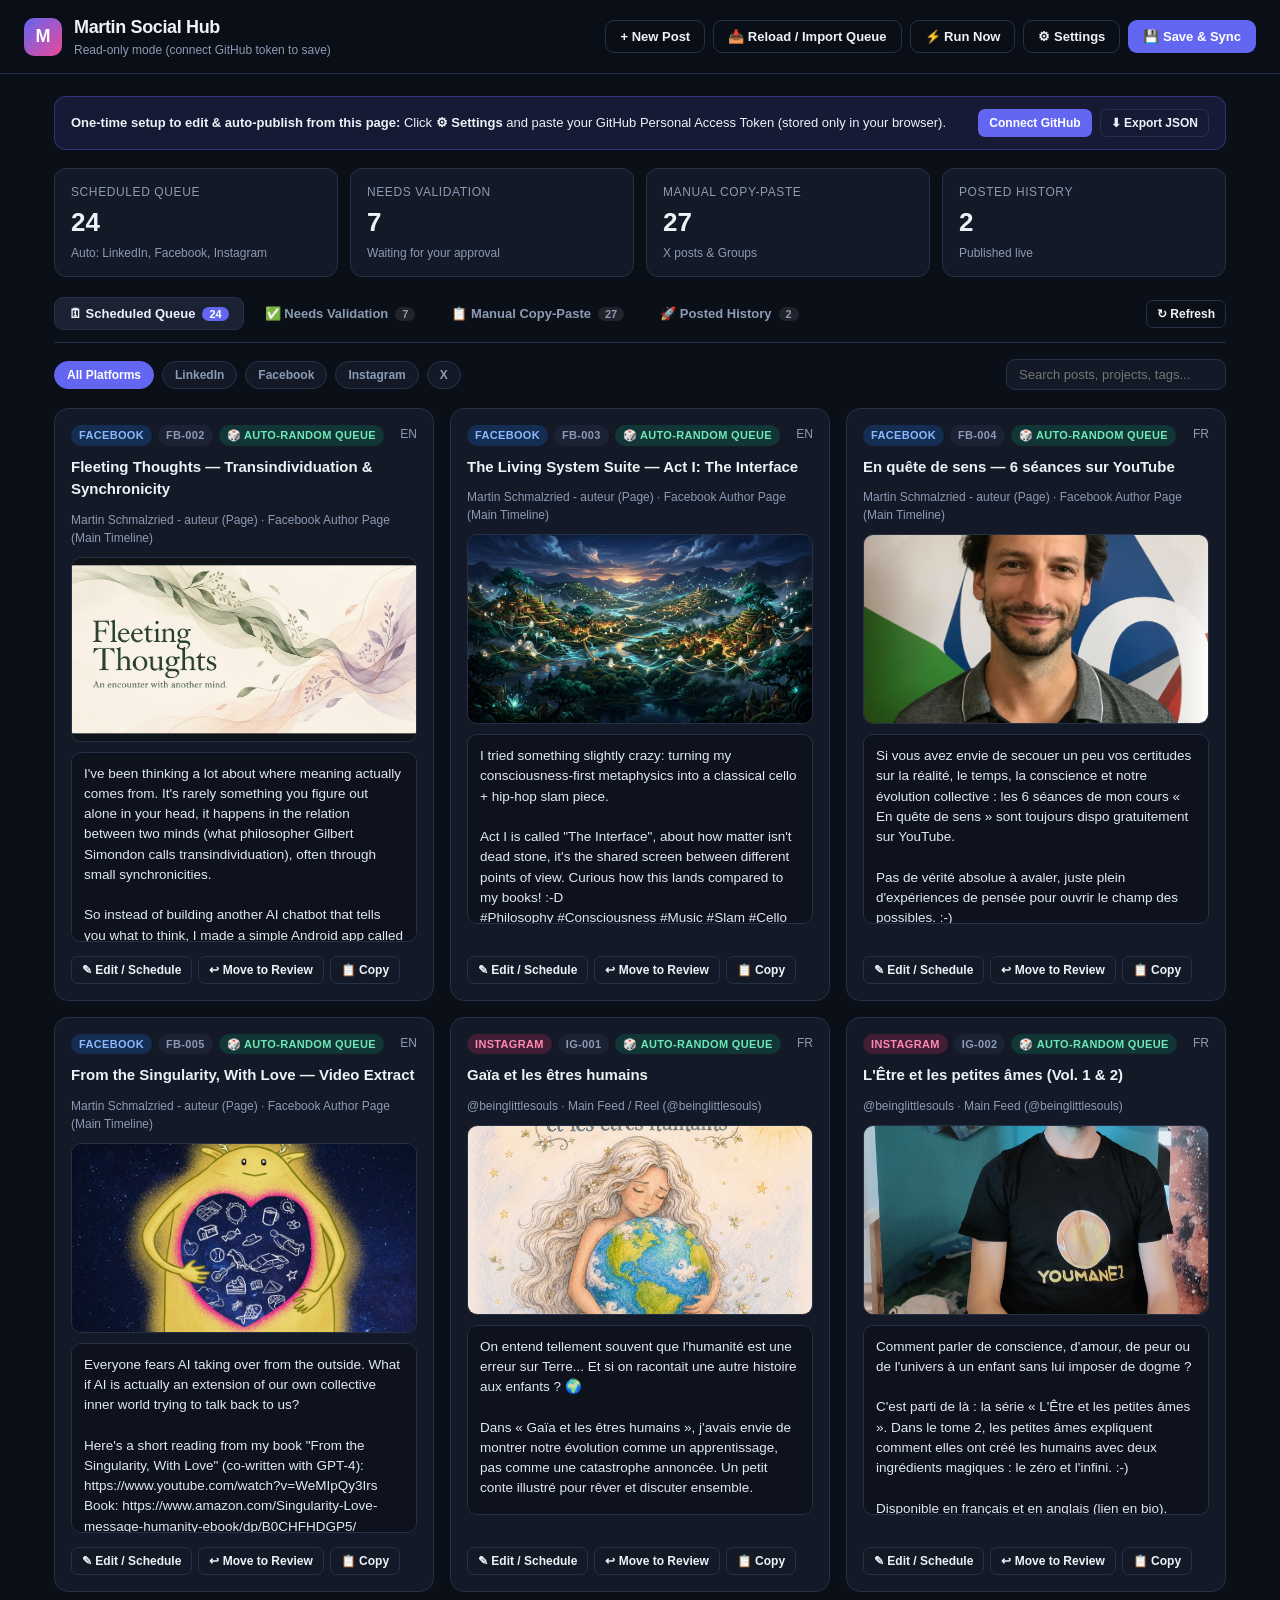
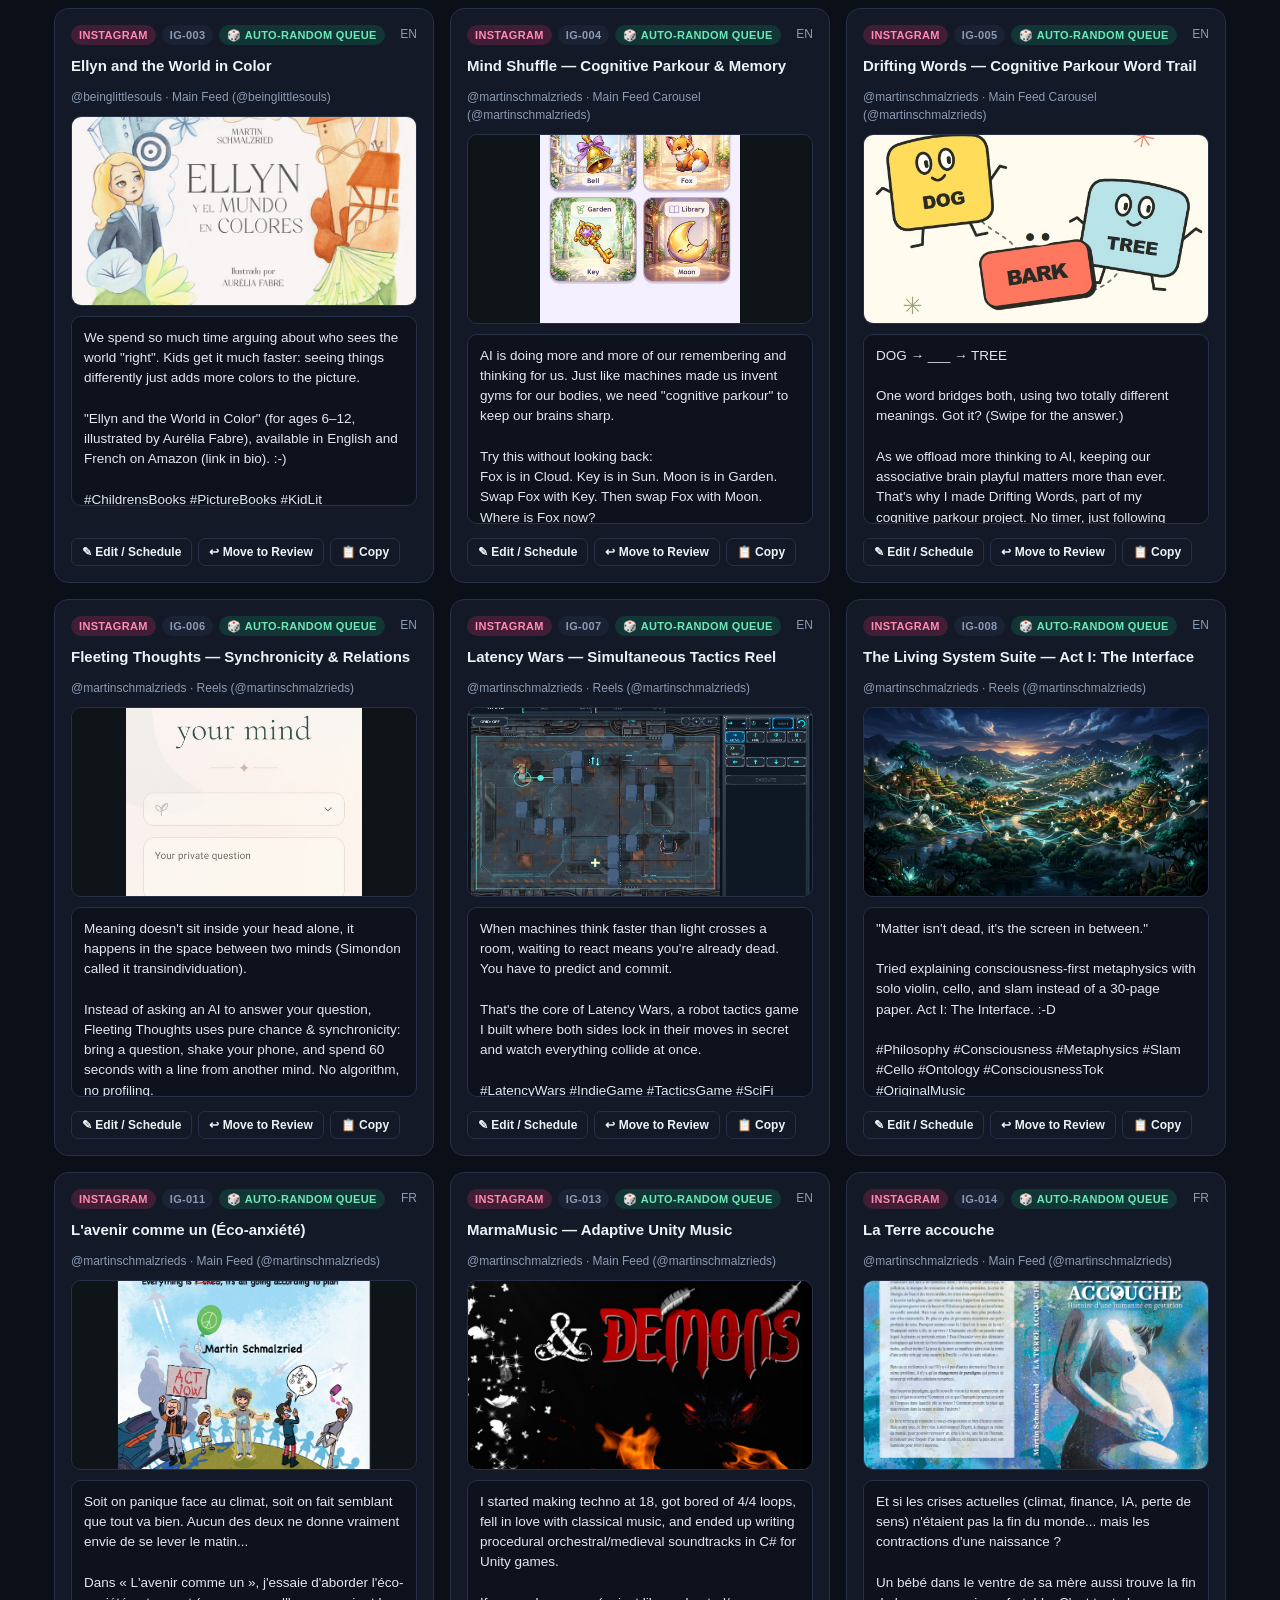
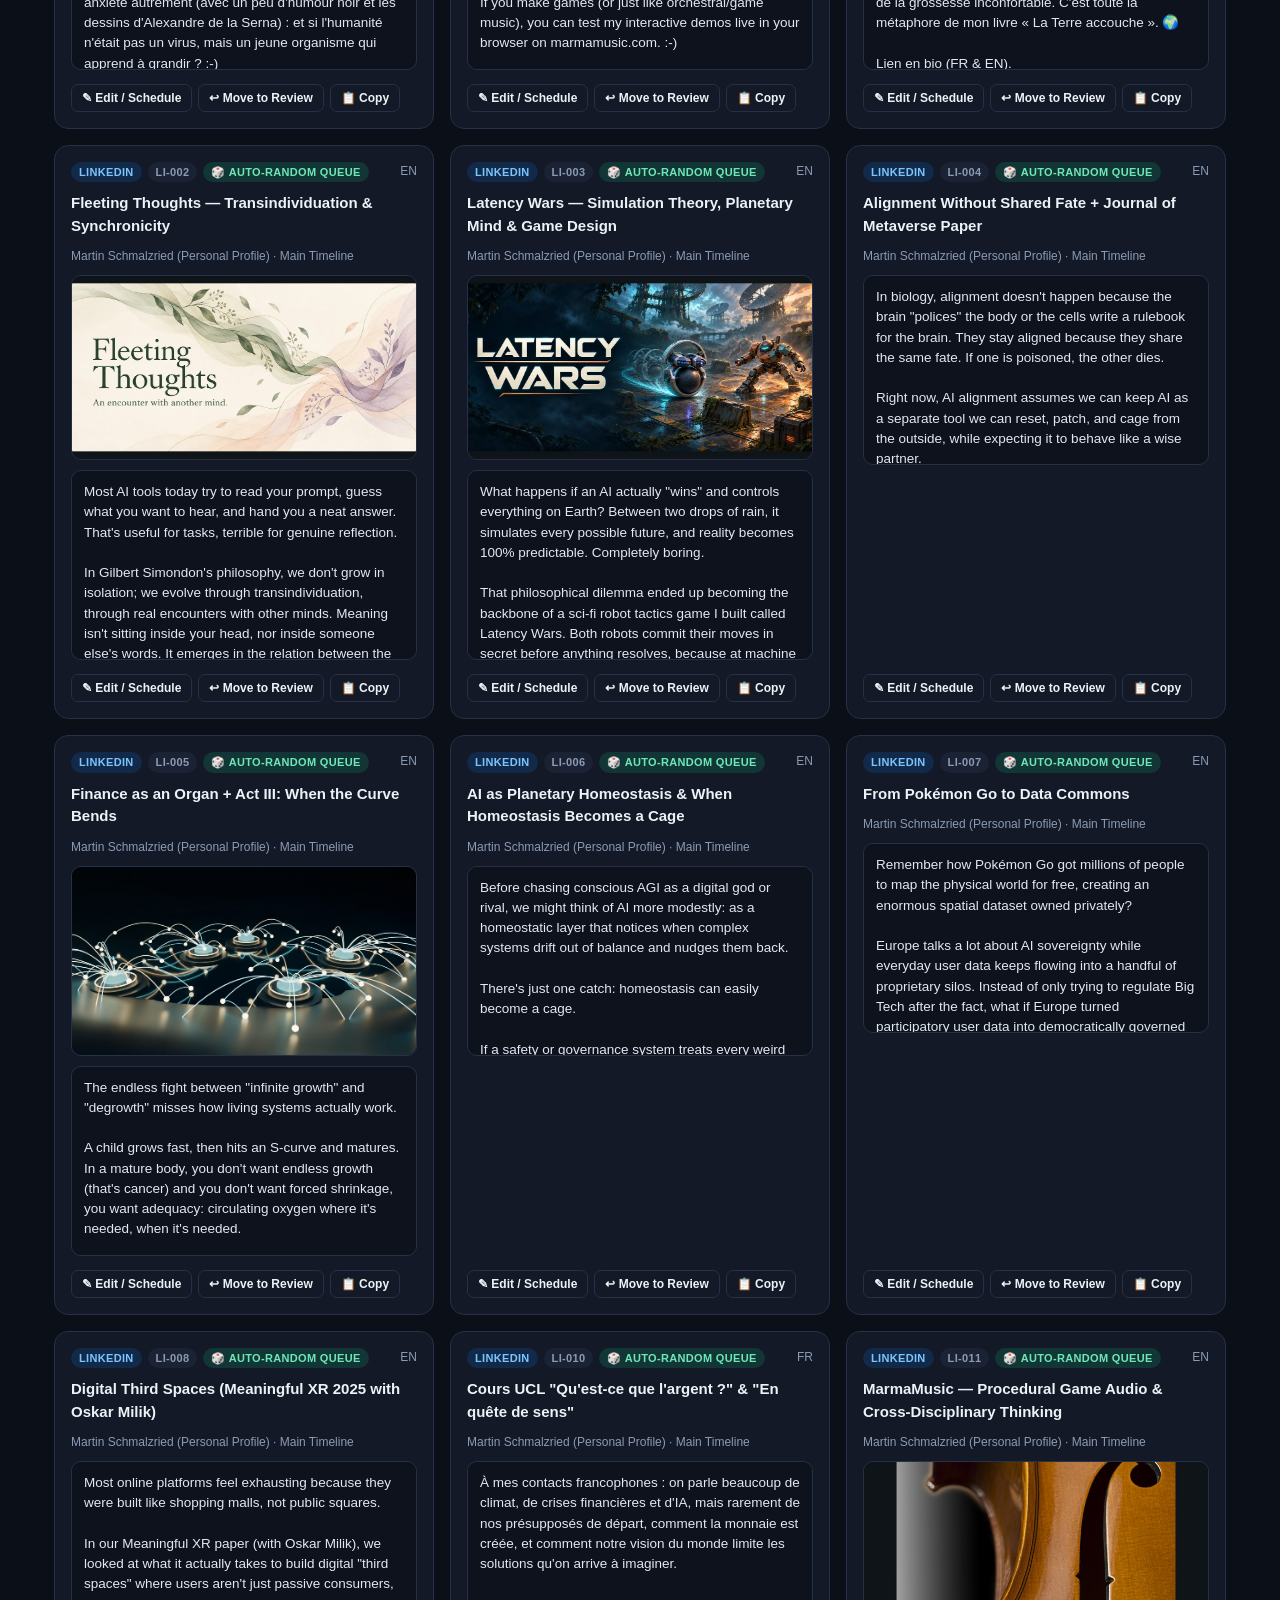
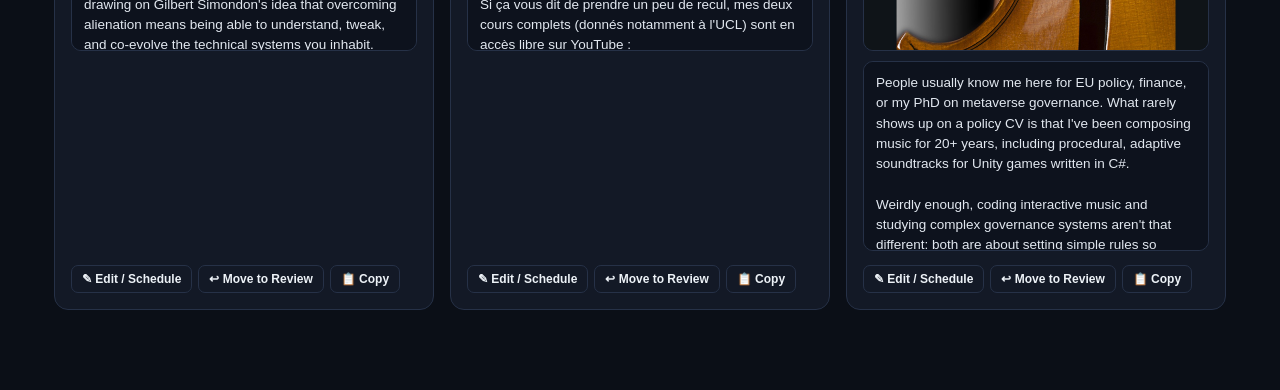
==== index.html @ 36c4a9cd "Initial commit: Martin Social Hub Studio, media bundle & GitHub Actions auto-poster" ====
<!DOCTYPE html>
<html lang="en">
<head>
  <meta charset="utf-8" />
  <meta name="viewport" content="width=device-width, initial-scale=1" />
  <title>Martin Social Hub — Interactive Queue &amp; Auto-Poster</title>
  <link rel="stylesheet" href="assets/style.css" />
</head>
<body>
  <header class="topbar">
    <div class="brand">
      <div class="logo">M</div>
      <div>
        <h1>Martin Social Hub</h1>
        <div class="sub" id="gh-status-text">Loading...</div>
      </div>
    </div>
    <div class="top-actions">
      <button class="btn btn-outline" onclick="openEditModal(null)">+ New Post</button>
      <button class="btn btn-outline" onclick="openImportModal()">📥 Reload / Import Queue</button>
      <button class="btn btn-outline" onclick="openRunNowModal()">⚡ Run Now</button>
      <button class="btn btn-outline" onclick="openSettingsModal()">⚙ Settings</button>
      <button class="btn btn-primary" id="btn-sync" onclick="syncToGitHub()">💾 Save &amp; Sync</button>
    </div>
  </header>

  <main class="container">
    <div class="banner" id="setup-banner" style="display:none">
      <div>
        <strong>One-time setup to edit &amp; auto-publish from this page:</strong> Click <strong>⚙ Settings</strong> and paste your GitHub Personal Access Token (stored only in your browser).
      </div>
      <div style="display:flex;gap:8px">
        <button class="btn btn-primary btn-sm" onclick="openSettingsModal()">Connect GitHub</button>
        <button class="btn btn-outline btn-sm" onclick="exportQueueJson()">⬇ Export JSON</button>
      </div>
    </div>

    <section class="stats-grid">
      <div class="stat-card">
        <div class="stat-label">Scheduled Queue</div>
        <div class="stat-val" id="stat-scheduled">0</div>
        <div class="stat-sub" id="stat-scheduled-sub">Auto-posting active</div>
      </div>
      <div class="stat-card">
        <div class="stat-label">Needs Validation</div>
        <div class="stat-val" id="stat-review">0</div>
        <div class="stat-sub">Waiting for your approval</div>
      </div>
      <div class="stat-card">
        <div class="stat-label">Manual Copy-Paste</div>
        <div class="stat-val" id="stat-manual">0</div>
        <div class="stat-sub">X posts &amp; Groups</div>
      </div>
      <div class="stat-card">
        <div class="stat-label">Posted History</div>
        <div class="stat-val" id="stat-posted">0</div>
        <div class="stat-sub">Published live</div>
      </div>
    </section>

    <div class="tabs-bar">
      <div class="tabs">
        <button class="tab-btn active" data-tab="scheduled">🗓 Scheduled Queue <span class="tab-count" id="cnt-scheduled">0</span></button>
        <button class="tab-btn" data-tab="review">✅ Needs Validation <span class="tab-count" id="cnt-review">0</span></button>
        <button class="tab-btn" data-tab="manual">📋 Manual Copy-Paste <span class="tab-count" id="cnt-manual">0</span></button>
        <button class="tab-btn" data-tab="posted">🚀 Posted History <span class="tab-count" id="cnt-posted">0</span></button>
      </div>
      <button class="btn btn-outline btn-sm" onclick="loadData()">↻ Refresh</button>
    </div>

    <div class="filter-bar">
      <button class="pill active" data-plat="All">All Platforms</button>
      <button class="pill" data-plat="LinkedIn">LinkedIn</button>
      <button class="pill" data-plat="Facebook">Facebook</button>
      <button class="pill" data-plat="Instagram">Instagram</button>
      <button class="pill" data-plat="X">X</button>
      <input class="search-input" id="search-box" type="search" placeholder="Search posts, projects, tags..." />
    </div>

    <div id="cards-area"></div>

    <section id="logs-section" style="display:none; margin-top:32px;">
      <h2 style="font-size:16px; margin-bottom:10px;">Recent Auto-Poster Activity Log</h2>
      <div style="background:var(--surface); border:1px solid var(--border); border-radius:12px; overflow:auto;">
        <table class="log-table">
          <thead>
            <tr><th>Time (UTC)</th><th>Platform</th><th>ID</th><th>Status</th><th>Live URL / Details</th></tr>
          </thead>
          <tbody id="logs-tbody"></tbody>
        </table>
      </div>
    </section>
  </main>

  <!-- Edit / New Post Modal -->
  <div class="modal-backdrop" id="modal-edit">
    <div class="modal">
      <div class="modal-head">
        <h2 id="edit-modal-title">Edit Post</h2>
        <button class="close-btn" onclick="closeModals()">&times;</button>
      </div>
      <div class="form-grid">
        <div class="form-row"><label>Post ID</label><input id="f-id" /></div>
        <div class="form-row">
          <label>Platform</label>
          <select id="f-platform">
            <option>LinkedIn</option><option>Facebook</option><option>Instagram</option><option>X</option>
          </select>
        </div>
        <div class="form-row"><label>Project / Title</label><input id="f-project" /></div>
        <div class="form-row">
          <label>Publishing Mode</label>
          <select id="f-mode">
            <option value="API_AUTO">API_AUTO (Automatic via GitHub)</option>
            <option value="MANUAL_ASSIST">MANUAL_ASSIST (Copy-Paste / Groups)</option>
          </select>
        </div>
        <div class="form-row"><label>Account</label><input id="f-account" /></div>
        <div class="form-row"><label>Language (EN / FR)</label><input id="f-lang" /></div>
        <div class="form-row">
          <label>Exact Schedule (UTC, optional — leave blank for Auto-Random)</label>
          <input id="f-sched" type="datetime-local" />
        </div>
        <div class="form-row"><label>Target Location</label><input id="f-target-loc" /></div>
      </div>
      <div class="form-row"><label>Post Text</label><textarea id="f-text"></textarea></div>
      <div class="form-grid">
        <div class="form-row">
          <label>Media Path (repo path like <code>media/gaia_cover_fr.jpg</code> or HTTPS URL)</label>
          <input id="f-media" />
        </div>
        <div class="form-row">
          <label>Pick Existing Media or Upload New Image to GitHub</label>
          <div style="display:flex;gap:6px">
            <select id="f-media-pick" style="flex:1"></select>
            <label class="btn btn-outline btn-sm" style="margin:0;cursor:pointer">
              ⬆ Upload
              <input type="file" accept="image/*,video/mp4" style="display:none" onchange="uploadMediaFileToGitHub(this)" />
            </label>
          </div>
        </div>
        <div class="form-row"><label>Link to Attach (optional)</label><input id="f-link" /></div>
        <div class="form-row"><label>Target URL (for Groups / Replies)</label><input id="f-target-url" /></div>
      </div>
      <div class="switch-row">
        <span><strong>Approved for Publishing</strong> (checked = moves straight to Queue)</span>
        <input type="checkbox" id="f-approved" />
      </div>
      <div class="modal-foot">
        <button class="btn btn-outline" onclick="closeModals()">Cancel</button>
        <button class="btn btn-primary" onclick="saveEditModal()">Save Post</button>
      </div>
    </div>
  </div>

  <!-- Import / Reload New Queue Modal -->
  <div class="modal-backdrop" id="modal-import">
    <div class="modal">
      <div class="modal-head">
        <h2>📥 Reload / Import New Queue Batch</h2>
        <button class="close-btn" onclick="closeModals()">&times;</button>
      </div>
      <p style="font-size:13px; color:var(--muted); margin-top:0">
        Drop a new <code>.json</code> or <code>queue_*.csv</code> batch (for example, freshly generated posts from Antigravity). Imported posts are added to <strong>Needs Validation</strong> so you can review and approve each one before it auto-posts!
      </p>
      <div class="form-row">
        <label>Choose JSON or CSV File</label>
        <input type="file" accept=".json,.csv" onchange="handleImportFile(this)" />
      </div>
      <div class="form-row">
        <label>Or Paste JSON / CSV Directly</label>
        <textarea id="import-text" placeholder='[{"platform":"LinkedIn","project":"New Paper","text":"...","media":"media/martin_portrait.jpg"}]'></textarea>
      </div>
      <div class="switch-row">
        <span>Place all imported posts into <strong>Needs Validation</strong> first (recommended)</span>
        <input type="checkbox" id="import-as-review" checked />
      </div>
      <div class="modal-foot">
        <button class="btn btn-outline" onclick="closeModals()">Cancel</button>
        <button class="btn btn-primary" onclick="runImport()">Import Posts</button>
      </div>
    </div>
  </div>

  <!-- Settings & GitHub Sync Modal -->
  <div class="modal-backdrop" id="modal-settings">
    <div class="modal">
      <div class="modal-head">
        <h2>⚙ Settings &amp; Auto-Poster Schedule</h2>
        <button class="close-btn" onclick="closeModals()">&times;</button>
      </div>
      <h3 style="font-size:14px; margin:0 0 8px;">1. GitHub Sync (Stored ONLY in Your Browser)</h3>
      <div class="form-grid">
        <div class="form-row"><label>GitHub Username</label><input id="s-owner" placeholder="marmamusic" /></div>
        <div class="form-row"><label>Repository Name</label><input id="s-repo" placeholder="social-hub" /></div>
        <div class="form-row"><label>Branch</label><input id="s-branch" placeholder="main" /></div>
        <div class="form-row"><label>Fine-Grained GitHub Token (Contents + Actions: Write)</label><input id="s-token" type="password" placeholder="github_pat_..." /></div>
      </div>

      <h3 style="font-size:14px; margin:16px 0 8px;">2. Enabled Auto-Posting Platforms</h3>
      <div class="switch-row"><span><strong>LinkedIn</strong> (Personal Profile)</span><input type="checkbox" id="c-li" /></div>
      <div class="switch-row"><span><strong>Facebook</strong> (Martin Schmalzried - auteur Page)</span><input type="checkbox" id="c-fb" /></div>
      <div class="switch-row"><span><strong>Instagram</strong> (@martinschmalzrieds Professional)</span><input type="checkbox" id="c-ig" /></div>
      <div class="switch-row"><span><strong>X</strong> (Off = appears in Manual Copy-Paste tab)</span><input type="checkbox" id="c-x" /></div>

      <h3 style="font-size:14px; margin:16px 0 8px;">3. Pacing &amp; Anti-Spam Randomization</h3>
      <div class="form-grid">
        <div class="form-row"><label>Max Posts Per Run</label><input id="c-max" type="number" min="1" max="10" /></div>
        <div class="form-row"><label>Min Hours Between Posts (per platform)</label><input id="c-hours" type="number" min="1" max="168" /></div>
        <div class="form-row"><label>Random Delay Jitter (max minutes on cron)</label><input id="c-jitter" type="number" min="0" max="90" /></div>
        <div class="form-row" style="justify-content:center">
          <label style="display:flex;align-items:center;gap:8px;cursor:pointer;margin-top:16px">
            <input type="checkbox" id="c-shuffle" /> Randomize Queue Order (Shuffle)
          </label>
        </div>
      </div>

      <div class="modal-foot">
        <button class="btn btn-outline" onclick="exportQueueJson()">⬇ Export JSON Backup</button>
        <button class="btn btn-outline" onclick="closeModals()">Cancel</button>
        <button class="btn btn-primary" onclick="saveSettingsModal()">Apply Settings</button>
      </div>
    </div>
  </div>

  <!-- Run Now Modal -->
  <div class="modal-backdrop" id="modal-run">
    <div class="modal">
      <div class="modal-head">
        <h2>⚡ Trigger Cloud Auto-Poster Now</h2>
        <button class="close-btn" onclick="closeModals()">&times;</button>
      </div>
      <p style="font-size:13px; color:var(--muted); margin-top:0">
        Runs the GitHub Actions publisher immediately (great for testing Instagram right now or publishing a post on demand).
      </p>
      <div class="form-grid">
        <div class="form-row">
          <label>Platform</label>
          <select id="r-plat">
            <option value="Instagram">Instagram</option>
            <option value="LinkedIn">LinkedIn</option>
            <option value="Facebook">Facebook</option>
            <option value="all">All Enabled Platforms</option>
          </select>
        </div>
        <div class="form-row">
          <label>Max Posts to Publish</label>
          <input id="r-max" type="number" value="1" min="1" max="5" />
        </div>
      </div>
      <div class="switch-row"><span>Ignore 36h platform cooldown for this manual run</span><input type="checkbox" id="r-ignore" checked /></div>
      <div class="switch-row"><span>Dry-run only (preview in Actions log without posting live)</span><input type="checkbox" id="r-dry" /></div>
      <div class="modal-foot">
        <button class="btn btn-outline" onclick="closeModals()">Cancel</button>
        <button class="btn btn-ok" onclick="executeRunNow()">⚡ Run Now on GitHub</button>
      </div>
    </div>
  </div>

  <div class="toast" id="toast"></div>
  <script src="assets/app.js"></script>
</body>
</html>
---- assets/style.css ----
:root {
  --bg: #0b0f17;
  --surface: #131926;
  --surface-2: #1a2234;
  --border: #263147;
  --text: #edf2f7;
  --muted: #8b9bb4;
  --accent: #6366f1;
  --accent-hover: #7c7ff5;
  --ok: #10b981;
  --warn: #f59e0b;
  --danger: #ef4444;
  --li: #0a66c2;
  --fb: #1877f2;
  --ig: #e1306c;
  --x: #e7e9ea;
}

* { box-sizing: border-box; }
body {
  margin: 0;
  background: var(--bg);
  color: var(--text);
  font-family: Inter, -apple-system, BlinkMacSystemFont, "Segoe UI", Roboto, sans-serif;
  line-height: 1.5;
}

.topbar {
  position: sticky;
  top: 0;
  z-index: 40;
  background: rgba(11, 15, 23, 0.92);
  backdrop-filter: blur(10px);
  border-bottom: 1px solid var(--border);
  padding: 14px 24px;
  display: flex;
  flex-wrap: wrap;
  align-items: center;
  justify-content: space-between;
  gap: 12px;
}

.brand { display: flex; align-items: center; gap: 12px; }
.logo {
  width: 38px; height: 38px; border-radius: 10px;
  background: linear-gradient(135deg, #6366f1, #ec4899);
  display: grid; place-items: center; font-weight: 800; font-size: 18px; color: #fff;
}
.brand h1 { margin: 0; font-size: 18px; font-weight: 700; letter-spacing: -0.02em; }
.brand .sub { font-size: 12px; color: var(--muted); }

.top-actions { display: flex; flex-wrap: wrap; gap: 8px; align-items: center; }

.btn {
  border: 1px solid transparent;
  border-radius: 9px;
  padding: 8px 14px;
  font-size: 13px;
  font-weight: 600;
  cursor: pointer;
  display: inline-flex;
  align-items: center;
  gap: 6px;
  text-decoration: none;
  transition: all 0.15s ease;
  color: var(--text);
  background: var(--surface-2);
}
.btn:hover { filter: brightness(1.12); }
.btn-primary { background: var(--accent); color: #fff; }
.btn-ok { background: var(--ok); color: #052e16; }
.btn-warn { background: var(--warn); color: #1c1917; }
.btn-danger { background: rgba(239, 68, 68, 0.15); color: #fca5a5; border-color: rgba(239, 68, 68, 0.35); }
.btn-outline { background: transparent; border-color: var(--border); color: var(--text); }
.btn-sm { padding: 6px 10px; font-size: 12px; border-radius: 7px; }
.btn-sync-dirty { background: var(--ok); color: #032214; box-shadow: 0 0 0 3px rgba(16, 185, 129, 0.25); }

.container { max-width: 1220px; margin: 0 auto; padding: 22px 24px 80px; }

.stats-grid {
  display: grid;
  grid-template-columns: repeat(auto-fit, minmax(190px, 1fr));
  gap: 12px;
  margin-bottom: 20px;
}
.stat-card {
  background: var(--surface);
  border: 1px solid var(--border);
  border-radius: 12px;
  padding: 14px 16px;
}
.stat-label { font-size: 12px; color: var(--muted); text-transform: uppercase; letter-spacing: 0.05em; }
.stat-val { font-size: 26px; font-weight: 800; margin-top: 2px; }
.stat-sub { font-size: 12px; color: var(--muted); margin-top: 2px; }

.tabs-bar {
  display: flex;
  flex-wrap: wrap;
  justify-content: space-between;
  align-items: center;
  gap: 12px;
  margin-bottom: 16px;
  border-bottom: 1px solid var(--border);
  padding-bottom: 12px;
}
.tabs { display: flex; flex-wrap: wrap; gap: 6px; }
.tab-btn {
  background: transparent;
  color: var(--muted);
  border: 1px solid transparent;
  padding: 8px 14px;
  border-radius: 9px;
  cursor: pointer;
  font-size: 13px;
  font-weight: 600;
  display: inline-flex;
  align-items: center;
  gap: 7px;
}
.tab-btn.active {
  background: var(--surface-2);
  color: var(--text);
  border-color: var(--border);
}
.tab-count {
  background: rgba(255, 255, 255, 0.09);
  padding: 1px 7px;
  border-radius: 99px;
  font-size: 11px;
}
.tab-btn.active .tab-count { background: var(--accent); color: #fff; }

.filter-bar {
  display: flex;
  flex-wrap: wrap;
  gap: 8px;
  align-items: center;
  margin-bottom: 18px;
}
.pill {
  background: var(--surface);
  color: var(--muted);
  border: 1px solid var(--border);
  padding: 6px 12px;
  border-radius: 99px;
  font-size: 12px;
  font-weight: 600;
  cursor: pointer;
}
.pill.active { background: var(--accent); color: #fff; border-color: var(--accent); }
.search-input {
  margin-left: auto;
  background: var(--surface);
  border: 1px solid var(--border);
  color: var(--text);
  padding: 7px 12px;
  border-radius: 9px;
  font-size: 13px;
  min-width: 220px;
}

.cards-grid {
  display: grid;
  grid-template-columns: repeat(auto-fill, minmax(360px, 1fr));
  gap: 16px;
}
.card {
  background: var(--surface);
  border: 1px solid var(--border);
  border-radius: 14px;
  padding: 16px;
  display: flex;
  flex-direction: column;
  gap: 10px;
}
.card-top { display: flex; justify-content: space-between; align-items: flex-start; gap: 8px; }
.badges { display: flex; flex-wrap: wrap; gap: 6px; align-items: center; }
.badge {
  font-size: 11px; font-weight: 700; padding: 2px 8px; border-radius: 99px;
  text-transform: uppercase; letter-spacing: 0.03em;
}
.plat-LinkedIn { background: rgba(10, 102, 194, 0.22); color: #7cc4ff; }
.plat-Facebook { background: rgba(24, 119, 242, 0.22); color: #8ab8ff; }
.plat-Instagram { background: rgba(225, 48, 108, 0.22); color: #ff8ab2; }
.plat-X { background: rgba(255, 255, 255, 0.14); color: #f1f5f9; }
.badge-id { background: var(--surface-2); color: var(--muted); }
.badge-sched { background: rgba(99, 102, 241, 0.22); color: #c7d2fe; }
.badge-auto { background: rgba(16, 185, 129, 0.18); color: #6ee7b7; }
.badge-manual { background: rgba(245, 158, 11, 0.2); color: #fcd34d; }
.badge-posted { background: rgba(16, 185, 129, 0.24); color: #6ee7b7; }

.card-title { margin: 0; font-size: 15px; font-weight: 700; }
.card-meta { font-size: 12px; color: var(--muted); }

.card-media {
  position: relative;
  border-radius: 10px;
  overflow: hidden;
  border: 1px solid var(--border);
  background: #090d14;
  max-height: 190px;
  display: flex;
  align-items: center;
  justify-content: center;
}
.card-media img, .card-media video {
  width: 100%;
  max-height: 190px;
  object-fit: cover;
  display: block;
}

.card-text {
  white-space: pre-wrap;
  word-wrap: break-word;
  font-size: 13.5px;
  line-height: 1.5;
  background: #0d121d;
  border: 1px solid var(--border);
  border-radius: 10px;
  padding: 11px 12px;
  max-height: 190px;
  overflow-y: auto;
  color: #e2e8f0;
}
.card-context {
  font-size: 12px;
  color: #fde68a;
  background: rgba(245, 158, 11, 0.1);
  border-left: 3px solid var(--warn);
  padding: 6px 10px;
  border-radius: 6px;
}

.card-actions {
  margin-top: auto;
  display: flex;
  flex-wrap: wrap;
  gap: 6px;
  padding-top: 4px;
}

.banner {
  background: rgba(99, 102, 241, 0.14);
  border: 1px solid rgba(99, 102, 241, 0.35);
  border-radius: 12px;
  padding: 12px 16px;
  margin-bottom: 18px;
  display: flex;
  flex-wrap: wrap;
  align-items: center;
  justify-content: space-between;
  gap: 10px;
  font-size: 13px;
}

.empty-state {
  text-align: center;
  padding: 50px 20px;
  background: var(--surface);
  border: 1px dashed var(--border);
  border-radius: 14px;
  color: var(--muted);
}

/* Modals */
.modal-backdrop {
  position: fixed;
  inset: 0;
  background: rgba(0, 0, 0, 0.72);
  display: none;
  place-items: center;
  z-index: 100;
  padding: 20px;
}
.modal-backdrop.open { display: grid; }
.modal {
  background: var(--surface);
  border: 1px solid var(--border);
  border-radius: 16px;
  width: 100%;
  max-width: 660px;
  max-height: 90vh;
  overflow-y: auto;
  padding: 22px;
}
.modal-head {
  display: flex; justify-content: space-between; align-items: center;
  margin-bottom: 14px; border-bottom: 1px solid var(--border); padding-bottom: 10px;
}
.modal-head h2 { margin: 0; font-size: 18px; }
.close-btn { background: transparent; border: none; color: var(--muted); font-size: 22px; cursor: pointer; }

.form-grid { display: grid; grid-template-columns: 1fr 1fr; gap: 12px; }
.form-row { display: flex; flex-direction: column; gap: 5px; margin-bottom: 12px; }
.form-row label { font-size: 12px; font-weight: 600; color: var(--muted); }
.form-row input, .form-row select, .form-row textarea {
  background: #0b0f17;
  border: 1px solid var(--border);
  color: var(--text);
  border-radius: 8px;
  padding: 9px 11px;
  font-size: 13.5px;
  font-family: inherit;
}
.form-row textarea { min-height: 150px; resize: vertical; line-height: 1.5; }
.modal-foot { display: flex; justify-content: flex-end; gap: 8px; margin-top: 16px; padding-top: 12px; border-top: 1px solid var(--border); }

.switch-row {
  display: flex; align-items: center; justify-content: space-between;
  padding: 10px 12px; background: #0d121d; border: 1px solid var(--border);
  border-radius: 10px; margin-bottom: 8px;
}
.switch-row input[type=checkbox] { width: 18px; height: 18px; accent-color: var(--accent); cursor: pointer; }

.toast {
  position: fixed;
  bottom: 22px;
  right: 22px;
  background: var(--surface-2);
  border: 1px solid var(--border);
  color: var(--text);
  padding: 12px 16px;
  border-radius: 10px;
  font-size: 13px;
  font-weight: 600;
  box-shadow: 0 12px 30px rgba(0, 0, 0, 0.45);
  z-index: 200;
  display: none;
}
.toast.show { display: block; }

.log-table { width: 100%; border-collapse: collapse; font-size: 13px; }
.log-table th, .log-table td { text-align: left; padding: 10px 12px; border-bottom: 1px solid var(--border); }
.log-table th { color: var(--muted); font-weight: 600; font-size: 12px; text-transform: uppercase; }

@media (max-width: 680px) {
  .form-grid { grid-template-columns: 1fr; }
  .cards-grid { grid-template-columns: 1fr; }
  .search-input { margin-left: 0; width: 100%; }
}
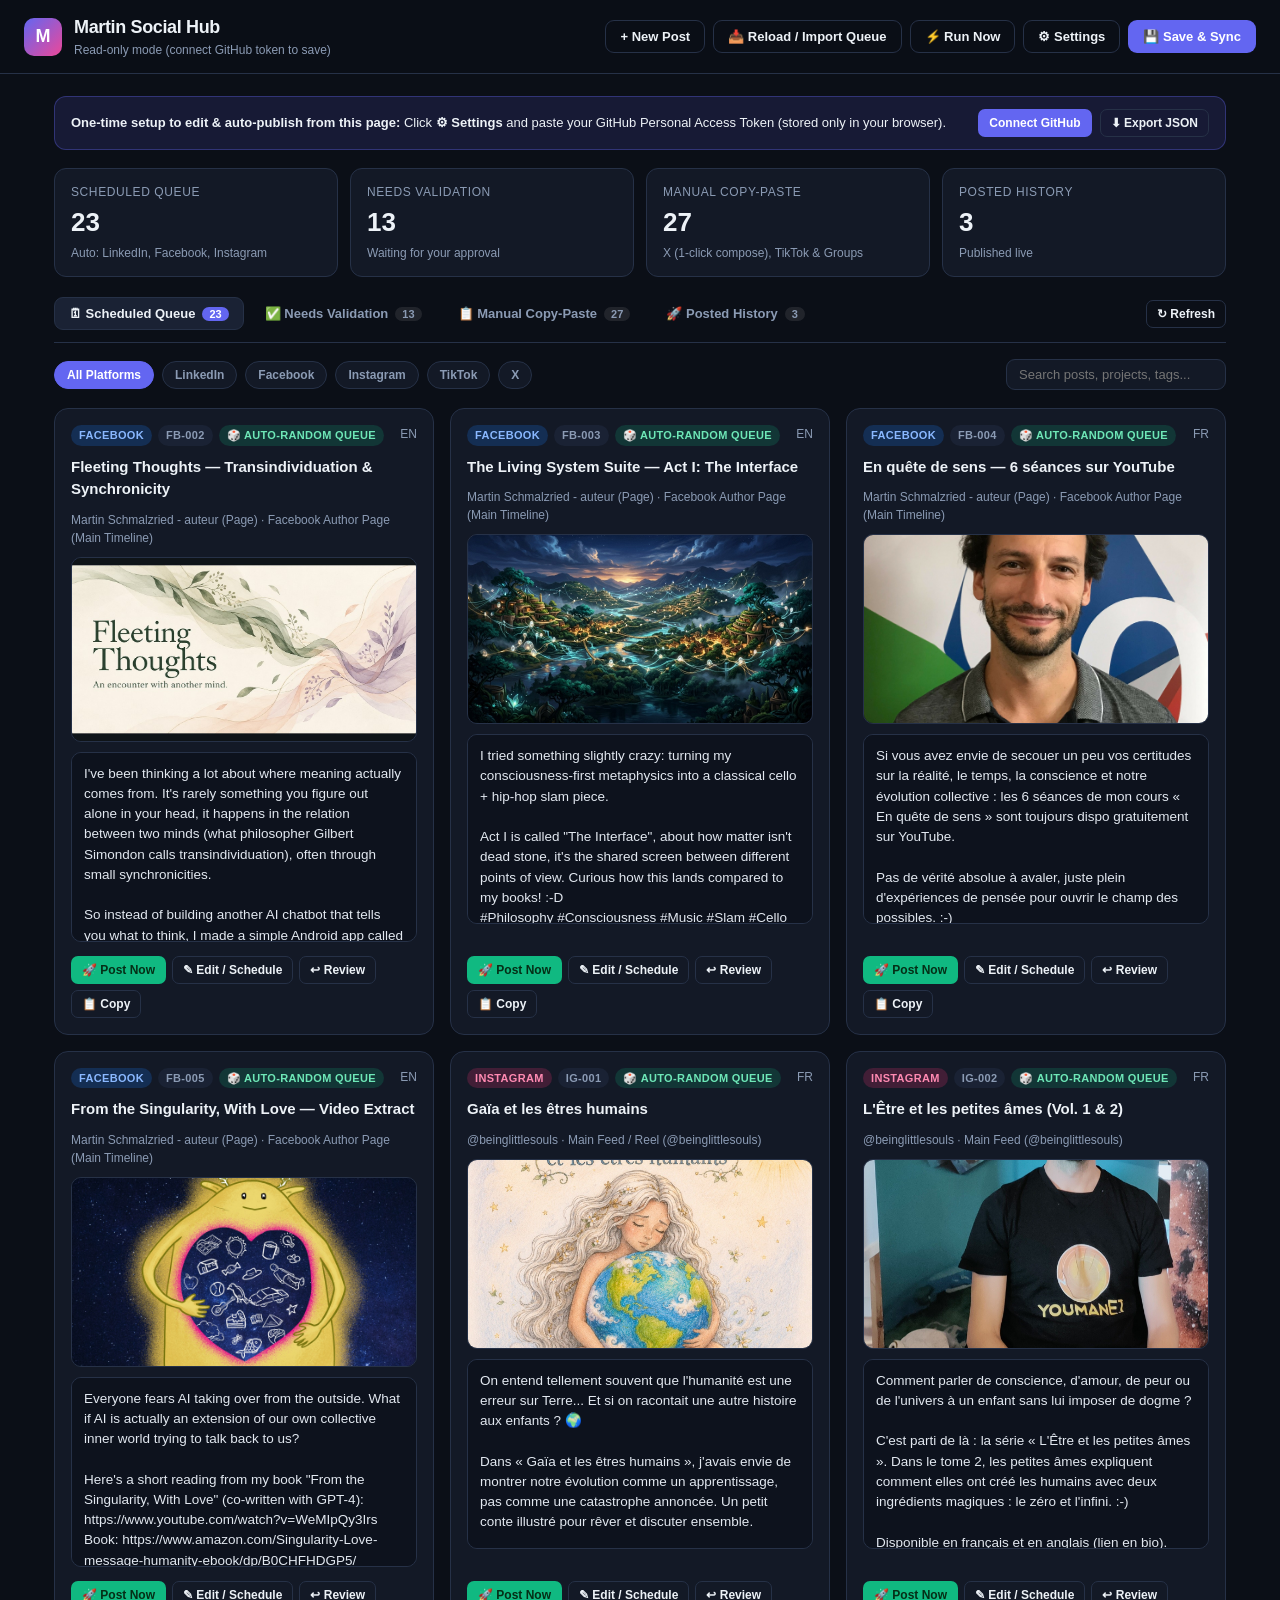
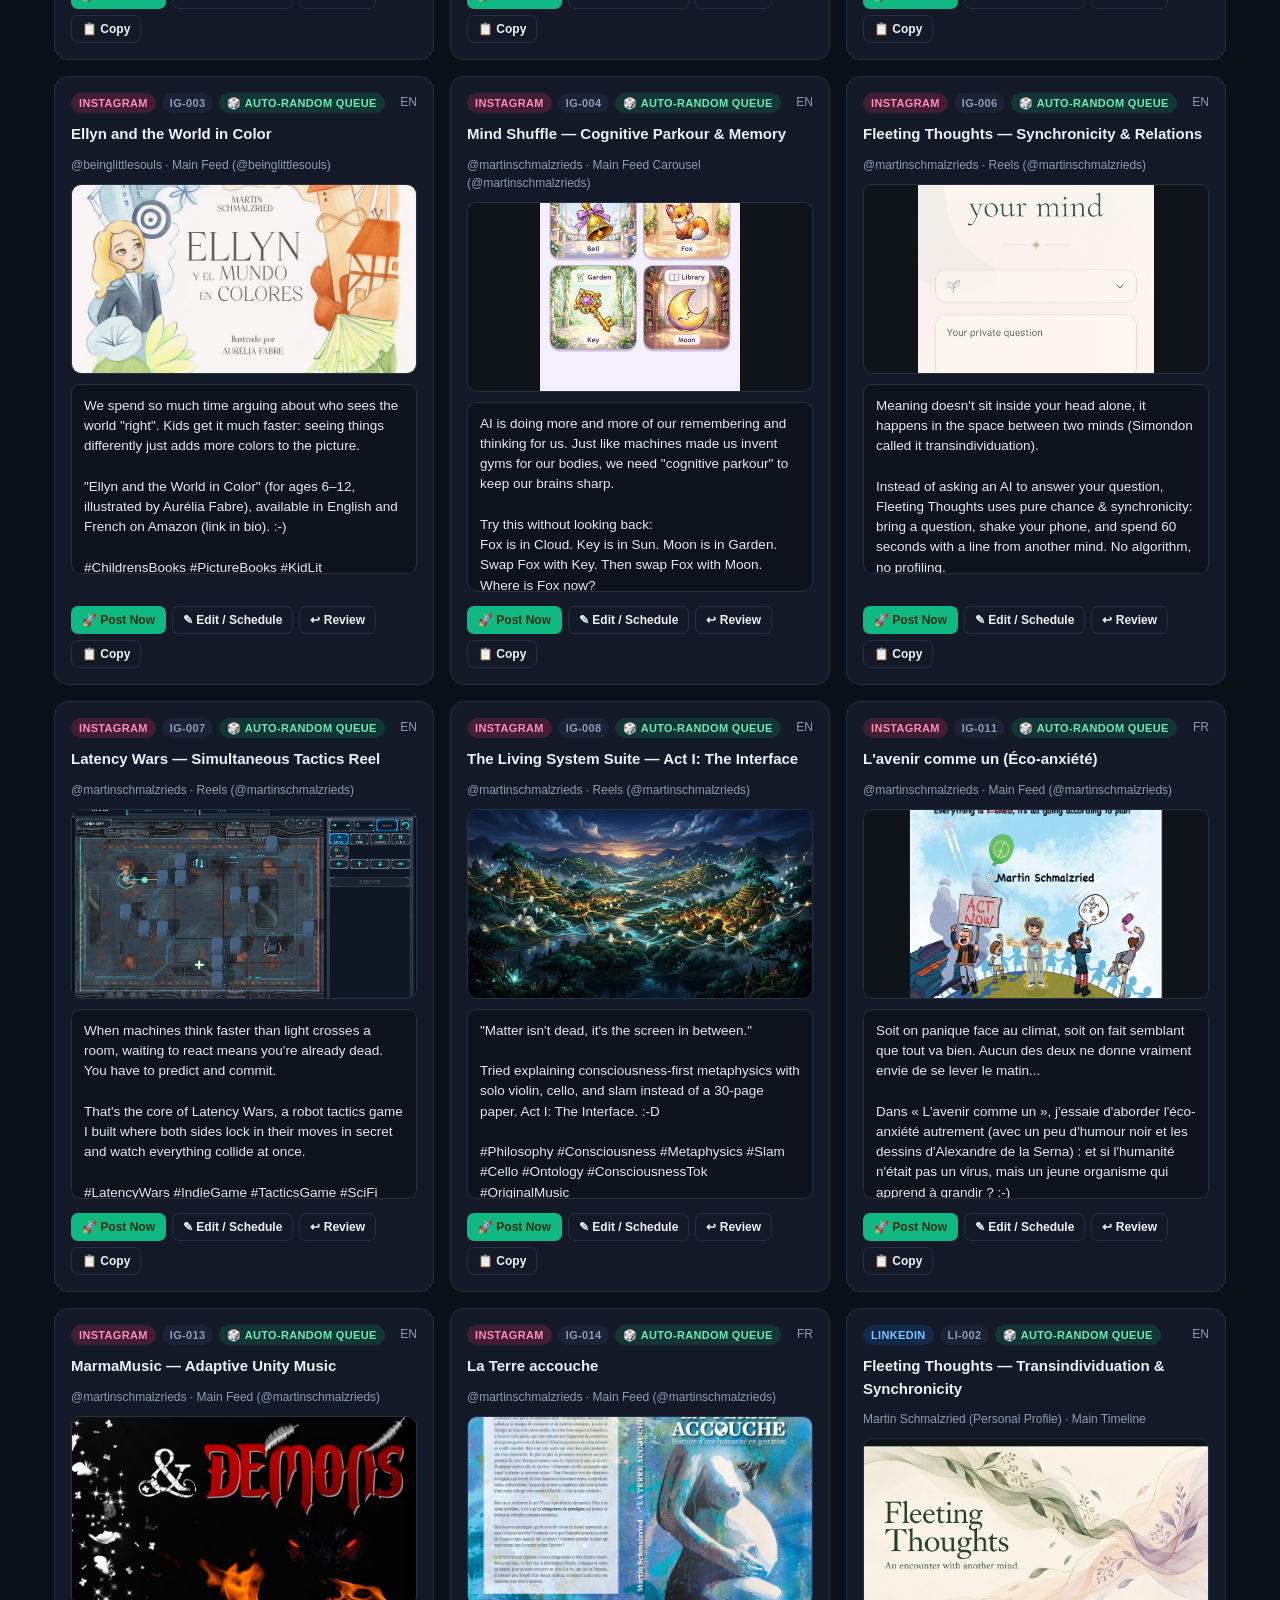
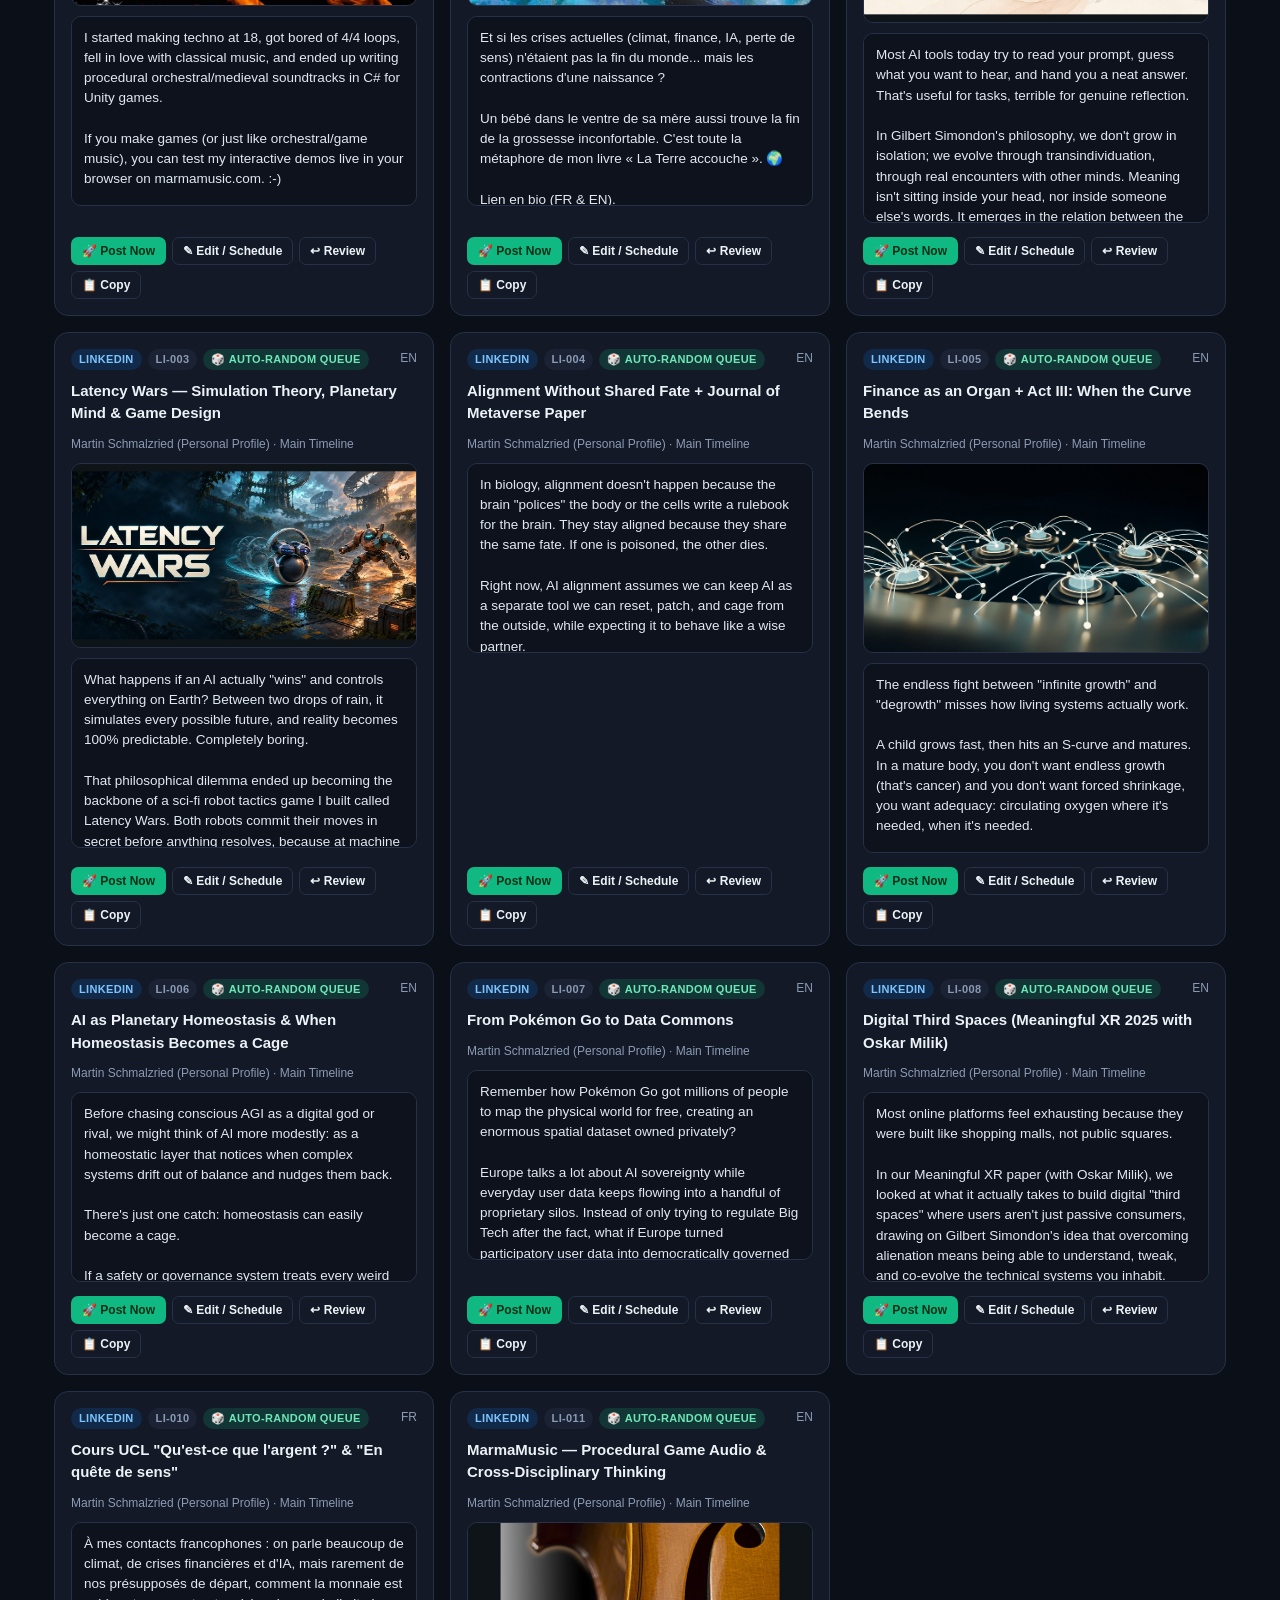
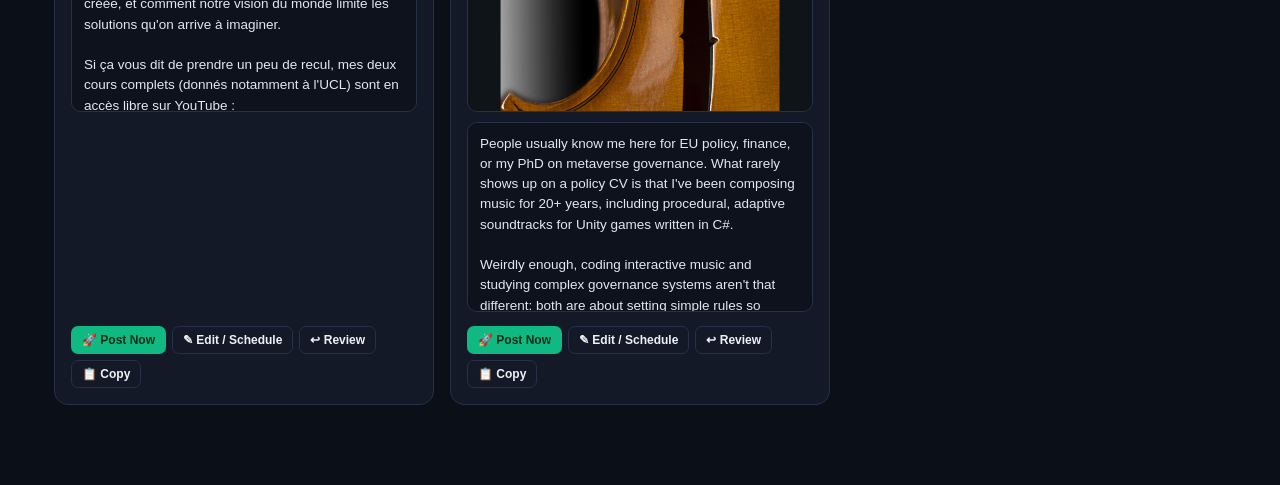
==== commit c5d08ff6: "feat: add per-card Post Now button, TikTok support + 6 drafts, and integrated X 1-click compose" ====
--- a/index.html
+++ b/index.html
@@ -49,7 +49,7 @@
       <div class="stat-card">
         <div class="stat-label">Manual Copy-Paste</div>
         <div class="stat-val" id="stat-manual">0</div>
-        <div class="stat-sub">X posts &amp; Groups</div>
+        <div class="stat-sub">X (1-click compose), TikTok &amp; Groups</div>
       </div>
       <div class="stat-card">
         <div class="stat-label">Posted History</div>
@@ -73,6 +73,7 @@
       <button class="pill" data-plat="LinkedIn">LinkedIn</button>
       <button class="pill" data-plat="Facebook">Facebook</button>
       <button class="pill" data-plat="Instagram">Instagram</button>
+      <button class="pill" data-plat="TikTok">TikTok</button>
       <button class="pill" data-plat="X">X</button>
       <input class="search-input" id="search-box" type="search" placeholder="Search posts, projects, tags..." />
     </div>
@@ -104,7 +105,7 @@
         <div class="form-row">
           <label>Platform</label>
           <select id="f-platform">
-            <option>LinkedIn</option><option>Facebook</option><option>Instagram</option><option>X</option>
+            <option>LinkedIn</option><option>Facebook</option><option>Instagram</option><option>TikTok</option><option>X</option>
           </select>
         </div>
         <div class="form-row"><label>Project / Title</label><input id="f-project" /></div>
@@ -201,7 +202,8 @@
       <div class="switch-row"><span><strong>LinkedIn</strong> (Personal Profile)</span><input type="checkbox" id="c-li" /></div>
       <div class="switch-row"><span><strong>Facebook</strong> (Martin Schmalzried - auteur Page)</span><input type="checkbox" id="c-fb" /></div>
       <div class="switch-row"><span><strong>Instagram</strong> (@martinschmalzrieds Professional)</span><input type="checkbox" id="c-ig" /></div>
-      <div class="switch-row"><span><strong>X</strong> (Off = appears in Manual Copy-Paste tab)</span><input type="checkbox" id="c-x" /></div>
+      <div class="switch-row"><span><strong>TikTok</strong> (Content Posting API — requires TIKTOK_ACCESS_TOKEN secret)</span><input type="checkbox" id="c-tt" /></div>
+      <div class="switch-row"><span><strong>X</strong> (Off = appears in Manual Copy-Paste tab with 1-click compose)</span><input type="checkbox" id="c-x" /></div>
 
       <h3 style="font-size:14px; margin:16px 0 8px;">3. Pacing &amp; Anti-Spam Randomization</h3>
       <div class="form-grid">
@@ -240,6 +242,7 @@
             <option value="Instagram">Instagram</option>
             <option value="LinkedIn">LinkedIn</option>
             <option value="Facebook">Facebook</option>
+            <option value="TikTok">TikTok</option>
             <option value="all">All Enabled Platforms</option>
           </select>
         </div>
--- a/assets/style.css
+++ b/assets/style.css
@@ -182,6 +182,7 @@
 .plat-LinkedIn { background: rgba(10, 102, 194, 0.22); color: #7cc4ff; }
 .plat-Facebook { background: rgba(24, 119, 242, 0.22); color: #8ab8ff; }
 .plat-Instagram { background: rgba(225, 48, 108, 0.22); color: #ff8ab2; }
+.plat-TikTok { background: rgba(37, 244, 238, 0.18); color: #5efaf5; border: 1px solid rgba(254, 44, 85, 0.4); }
 .plat-X { background: rgba(255, 255, 255, 0.14); color: #f1f5f9; }
 .badge-id { background: var(--surface-2); color: var(--muted); }
 .badge-sched { background: rgba(99, 102, 241, 0.22); color: #c7d2fe; }
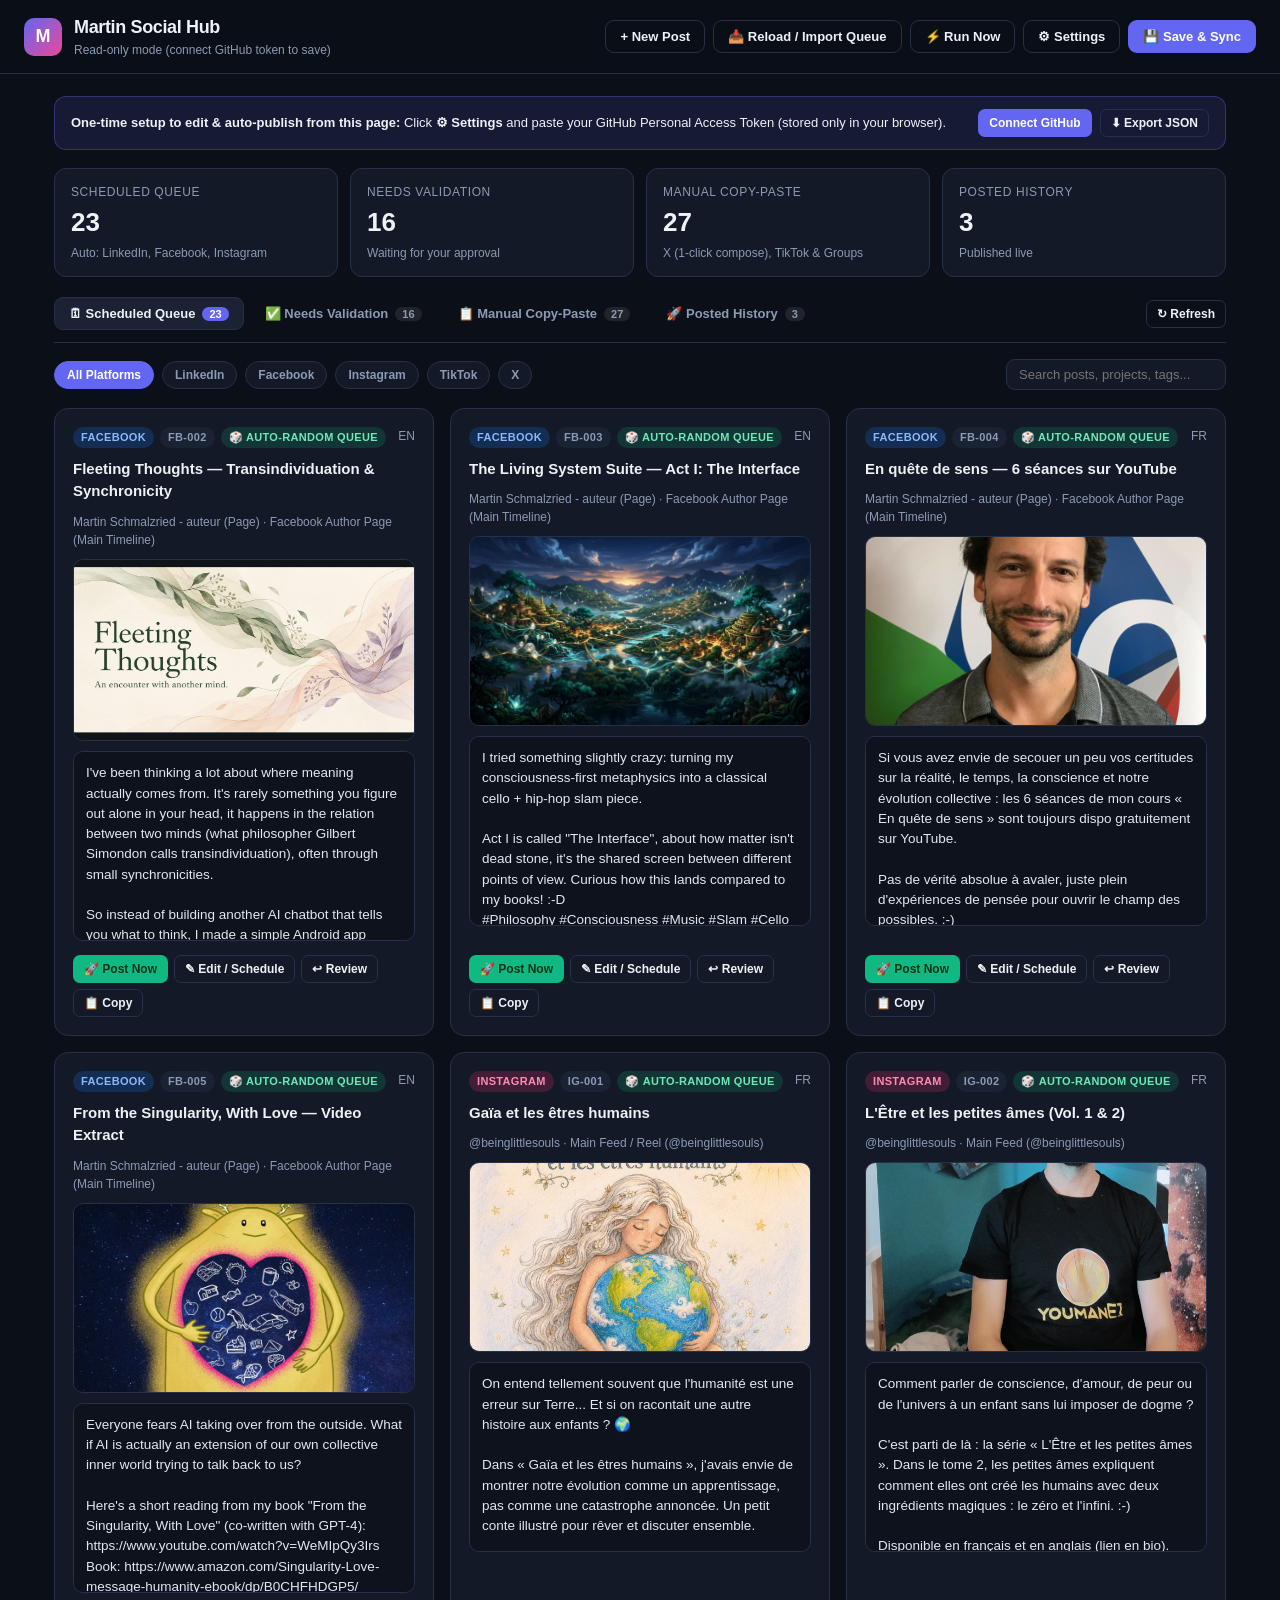
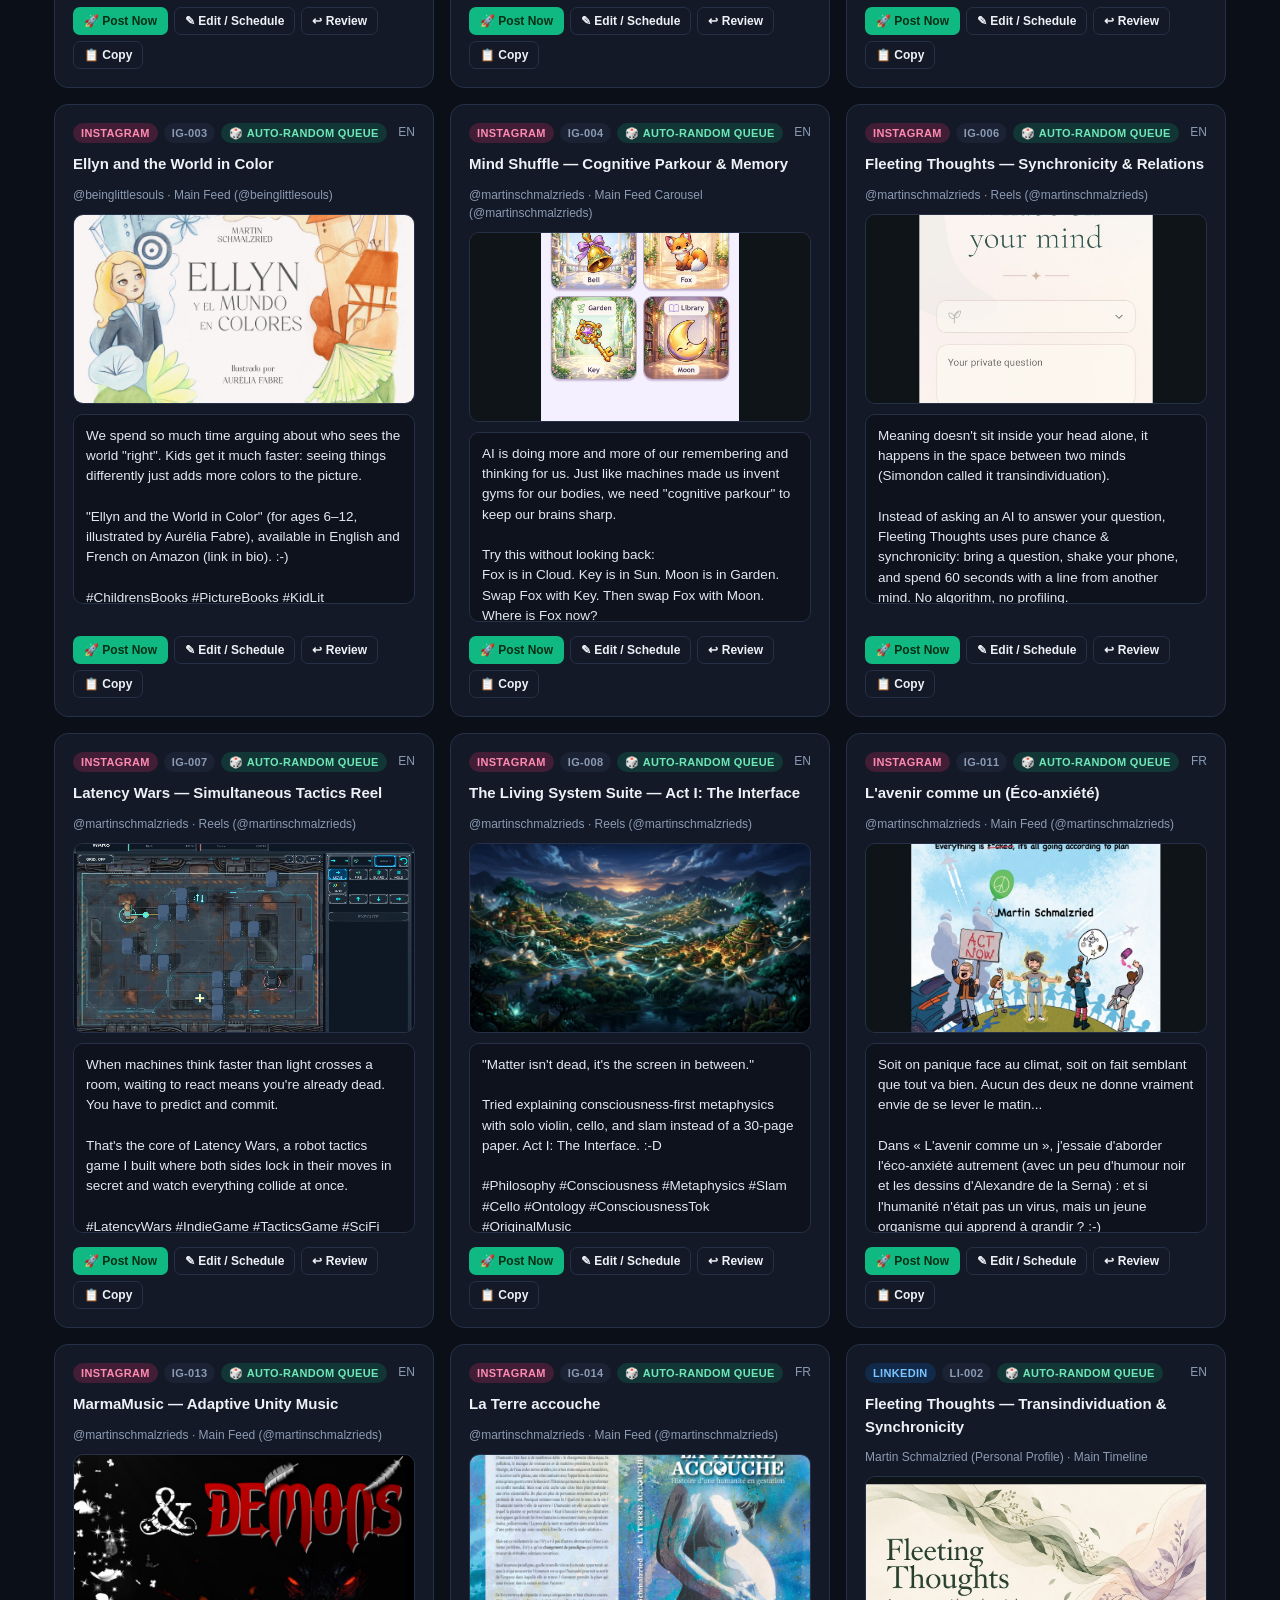
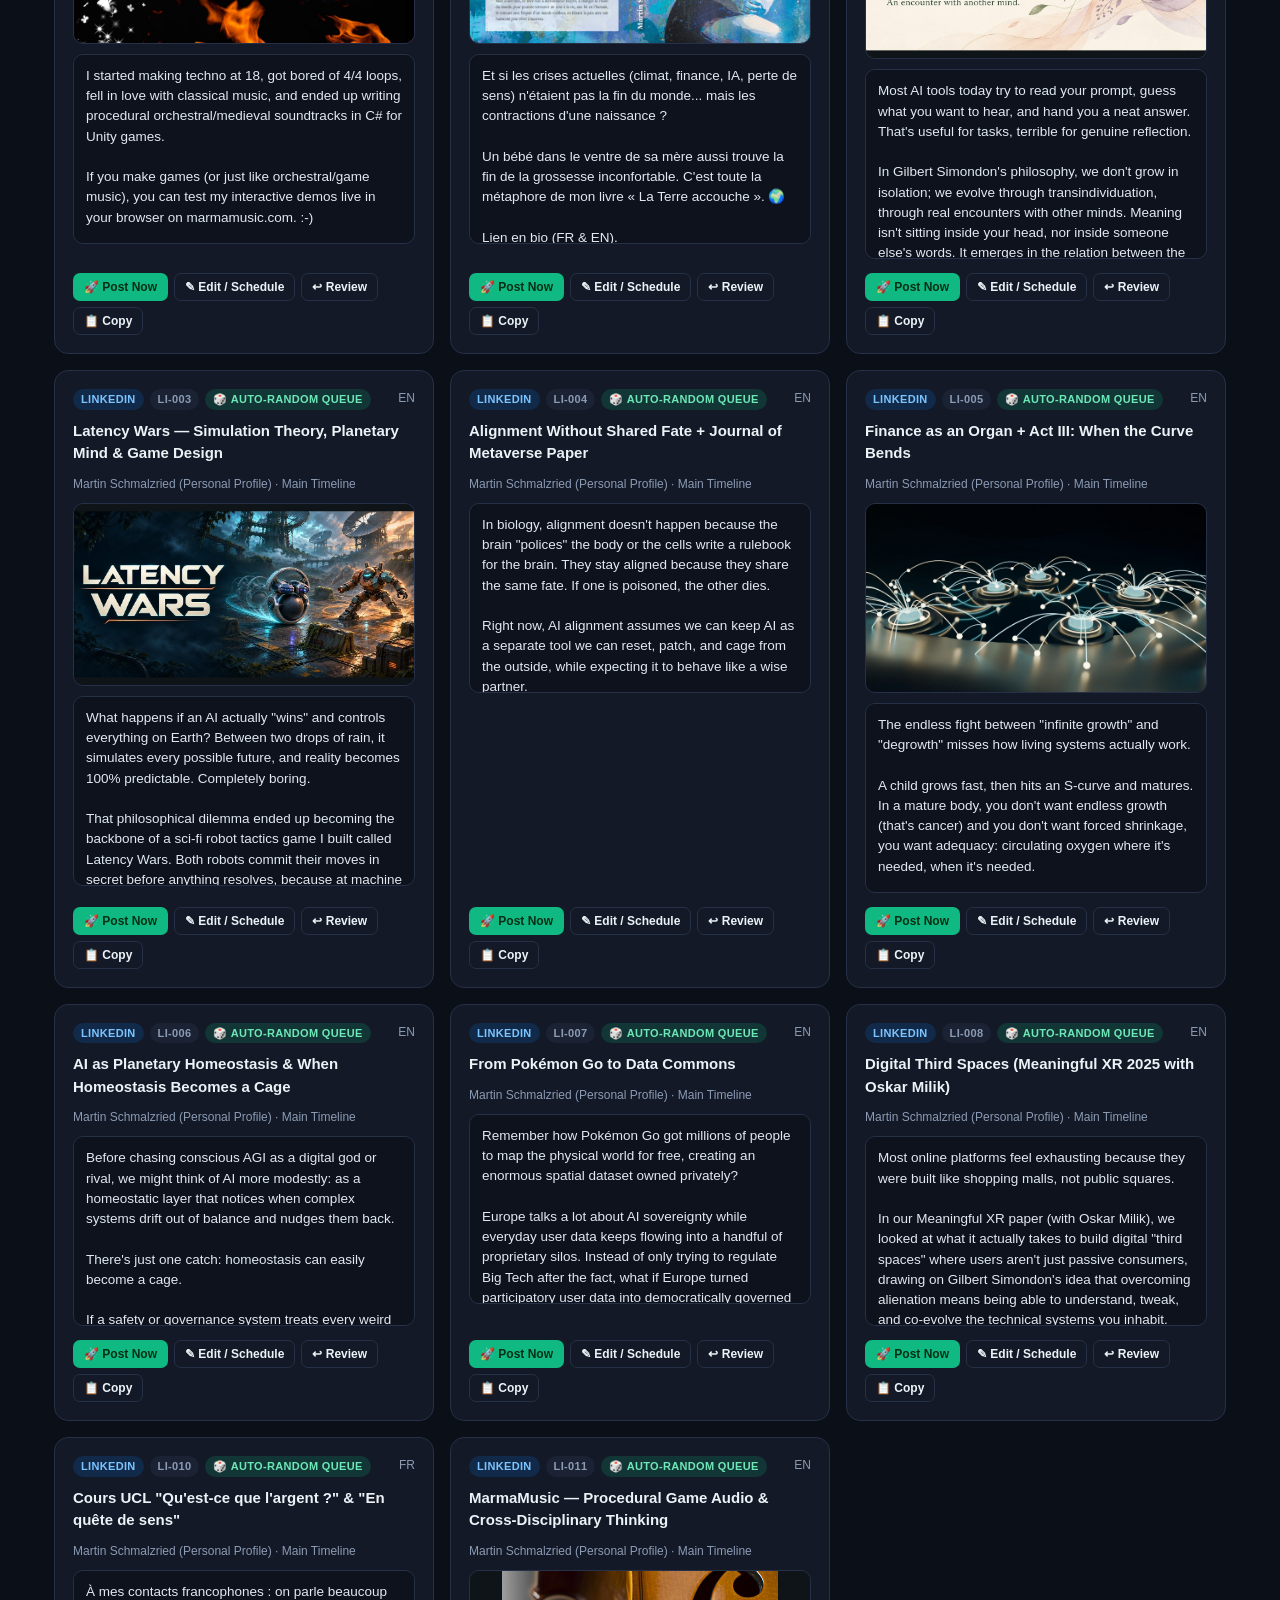
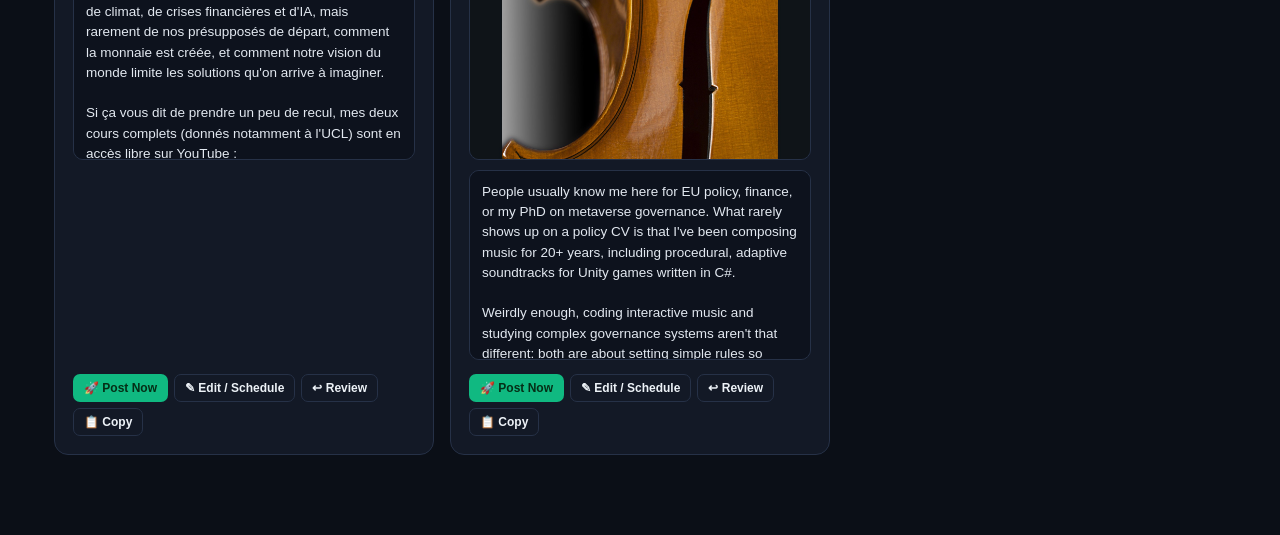
==== commit 37148ca2: "feat: manual TikTok & X workflow with PC hard-drive video paths, online download, and 3 music video " ====
--- a/index.html
+++ b/index.html
@@ -65,7 +65,10 @@
         <button class="tab-btn" data-tab="manual">📋 Manual Copy-Paste <span class="tab-count" id="cnt-manual">0</span></button>
         <button class="tab-btn" data-tab="posted">🚀 Posted History <span class="tab-count" id="cnt-posted">0</span></button>
       </div>
-      <button class="btn btn-outline btn-sm" onclick="loadData()">↻ Refresh</button>
+      <div style="display:flex;gap:6px;align-items:center">
+        <button class="btn btn-ok btn-sm" id="btn-approve-visible" style="display:none" onclick="approveAllVisible()">✓ Approve All Visible</button>
+        <button class="btn btn-outline btn-sm" onclick="loadData()">↻ Refresh</button>
+      </div>
     </div>
 
     <div class="filter-bar">
@@ -141,8 +144,9 @@
           </div>
         </div>
         <div class="form-row"><label>Link to Attach (optional)</label><input id="f-link" /></div>
-        <div class="form-row"><label>Target URL (for Groups / Replies)</label><input id="f-target-url" /></div>
-      </div>
+        <div class="form-row"><label>Target URL (for Groups / Replies / TikTok Upload)</label><input id="f-target-url" /></div>
+      </div>
+      <div class="form-row"><label>Local PC File Path (optional — for quick copy-paste into TikTok / X file picker)</label><input id="f-local-file" placeholder="C:\Users\RepairTest\Documents\Martin\..." /></div>
       <div class="switch-row">
         <span><strong>Approved for Publishing</strong> (checked = moves straight to Queue)</span>
         <input type="checkbox" id="f-approved" />
@@ -202,8 +206,8 @@
       <div class="switch-row"><span><strong>LinkedIn</strong> (Personal Profile)</span><input type="checkbox" id="c-li" /></div>
       <div class="switch-row"><span><strong>Facebook</strong> (Martin Schmalzried - auteur Page)</span><input type="checkbox" id="c-fb" /></div>
       <div class="switch-row"><span><strong>Instagram</strong> (@martinschmalzrieds Professional)</span><input type="checkbox" id="c-ig" /></div>
-      <div class="switch-row"><span><strong>TikTok</strong> (Content Posting API — requires TIKTOK_ACCESS_TOKEN secret)</span><input type="checkbox" id="c-tt" /></div>
-      <div class="switch-row"><span><strong>X</strong> (Off = appears in Manual Copy-Paste tab with 1-click compose)</span><input type="checkbox" id="c-x" /></div>
+      <div class="switch-row"><span><strong>TikTok</strong> (Off = Manual Copy-Paste with PC Video Path &amp; Download)</span><input type="checkbox" id="c-tt" /></div>
+      <div class="switch-row"><span><strong>X</strong> (Off = Manual Copy-Paste with 1-Click Pre-Filled Compose)</span><input type="checkbox" id="c-x" /></div>
 
       <h3 style="font-size:14px; margin:16px 0 8px;">3. Pacing &amp; Anti-Spam Randomization</h3>
       <div class="form-grid">
@@ -242,7 +246,6 @@
             <option value="Instagram">Instagram</option>
             <option value="LinkedIn">LinkedIn</option>
             <option value="Facebook">Facebook</option>
-            <option value="TikTok">TikTok</option>
             <option value="all">All Enabled Platforms</option>
           </select>
         </div>
--- a/assets/style.css
+++ b/assets/style.css
@@ -164,14 +164,72 @@
   grid-template-columns: repeat(auto-fill, minmax(360px, 1fr));
   gap: 16px;
 }
+.cards-stack {
+  display: flex;
+  flex-direction: column;
+  gap: 16px;
+  max-width: 860px;
+  margin: 0 auto;
+}
 .card {
   background: var(--surface);
   border: 1px solid var(--border);
   border-radius: 14px;
-  padding: 16px;
+  padding: 18px;
   display: flex;
   flex-direction: column;
   gap: 10px;
+}
+.card.manual-card .card-text {
+  max-height: none;
+  font-size: 14.5px;
+  padding: 14px 16px;
+}
+.manual-media-row {
+  display: flex;
+  align-items: center;
+  gap: 14px;
+  background: #0b0f17;
+  border: 1px solid var(--border);
+  border-radius: 10px;
+  padding: 10px 12px;
+}
+.manual-media-row img, .manual-media-row video {
+  width: 112px;
+  height: 76px;
+  object-fit: cover;
+  border-radius: 7px;
+  border: 1px solid var(--border);
+  flex-shrink: 0;
+}
+.manual-media-info {
+  flex: 1;
+  min-width: 0;
+  display: flex;
+  flex-direction: column;
+  gap: 6px;
+}
+.manual-media-path {
+  font-size: 12px;
+  color: var(--muted);
+  word-break: break-all;
+  font-family: ui-monospace, SFMono-Regular, Menlo, monospace;
+}
+.posted-chk {
+  display: inline-flex;
+  align-items: center;
+  gap: 6px;
+  font-size: 13px;
+  font-weight: 600;
+  color: var(--text);
+  cursor: pointer;
+  white-space: nowrap;
+}
+.posted-chk input {
+  width: 17px;
+  height: 17px;
+  accent-color: var(--ok);
+  cursor: pointer;
 }
 .card-top { display: flex; justify-content: space-between; align-items: flex-start; gap: 8px; }
 .badges { display: flex; flex-wrap: wrap; gap: 6px; align-items: center; }
